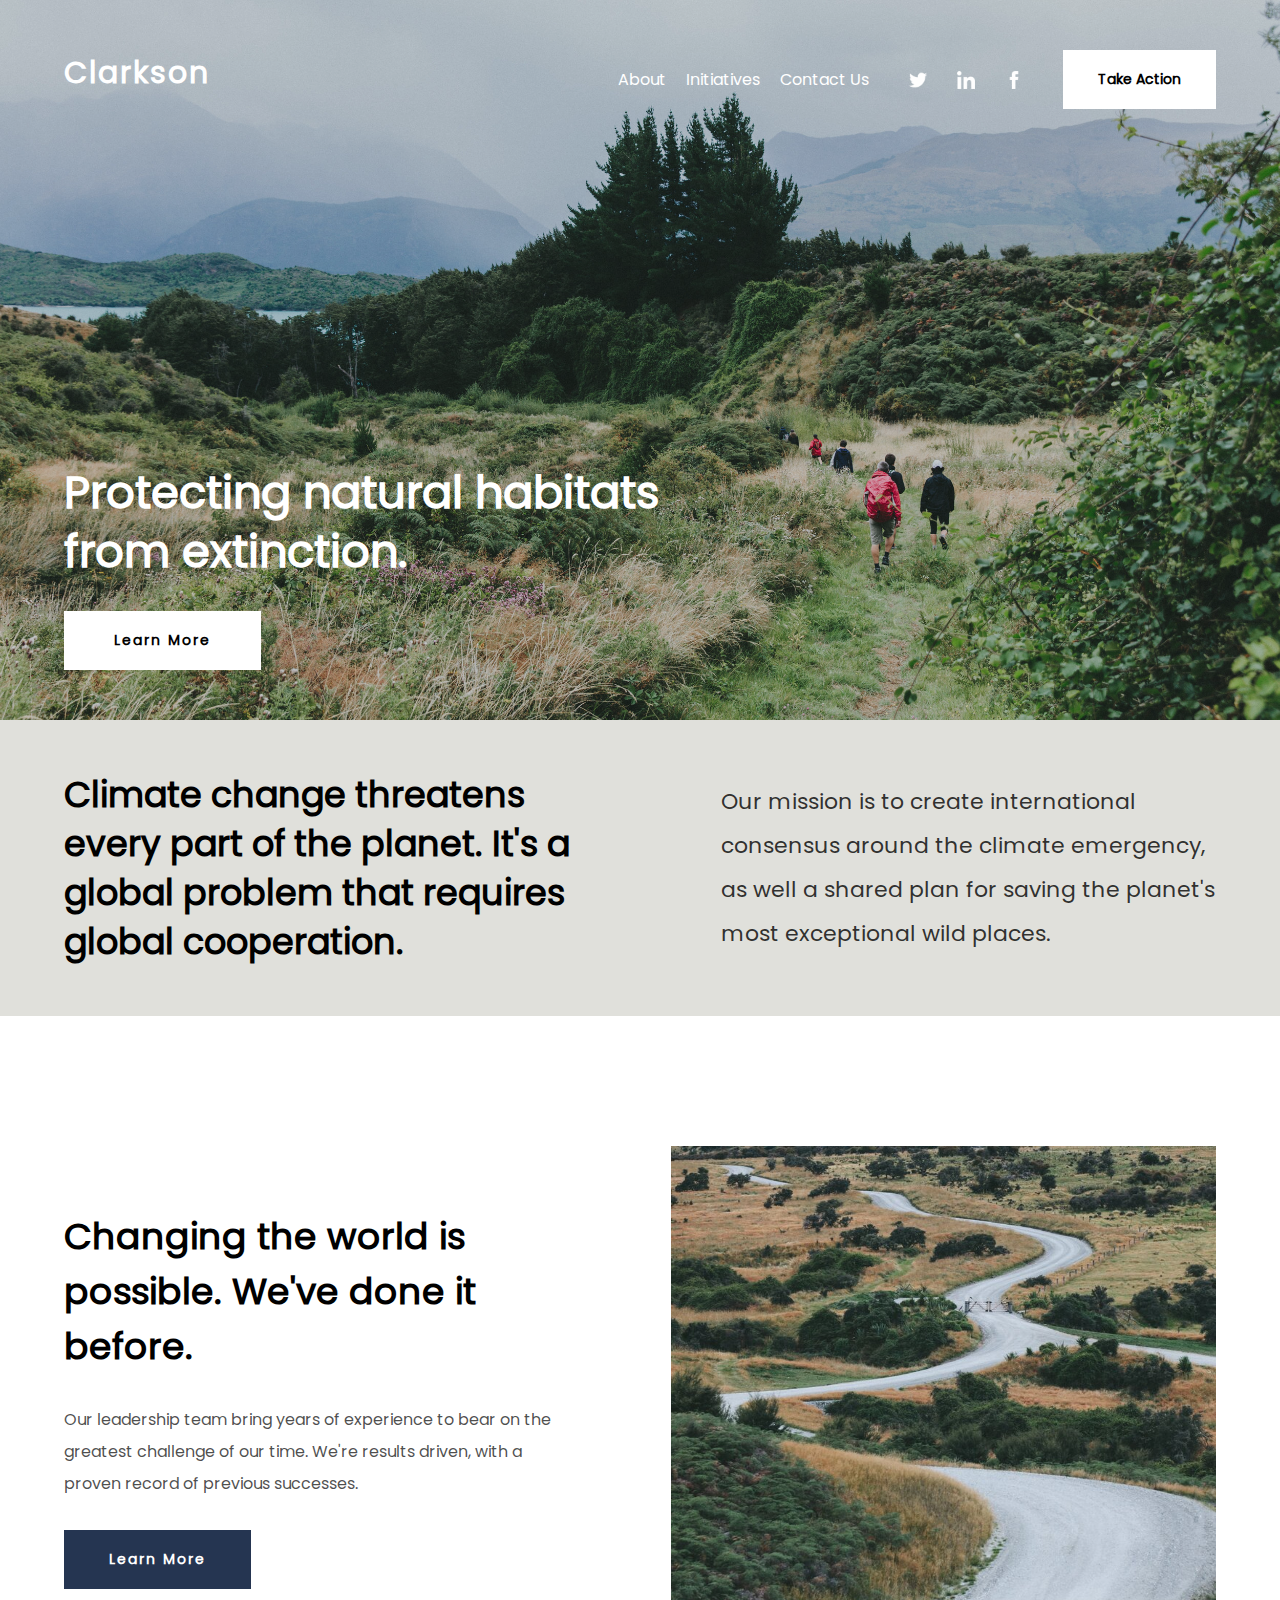
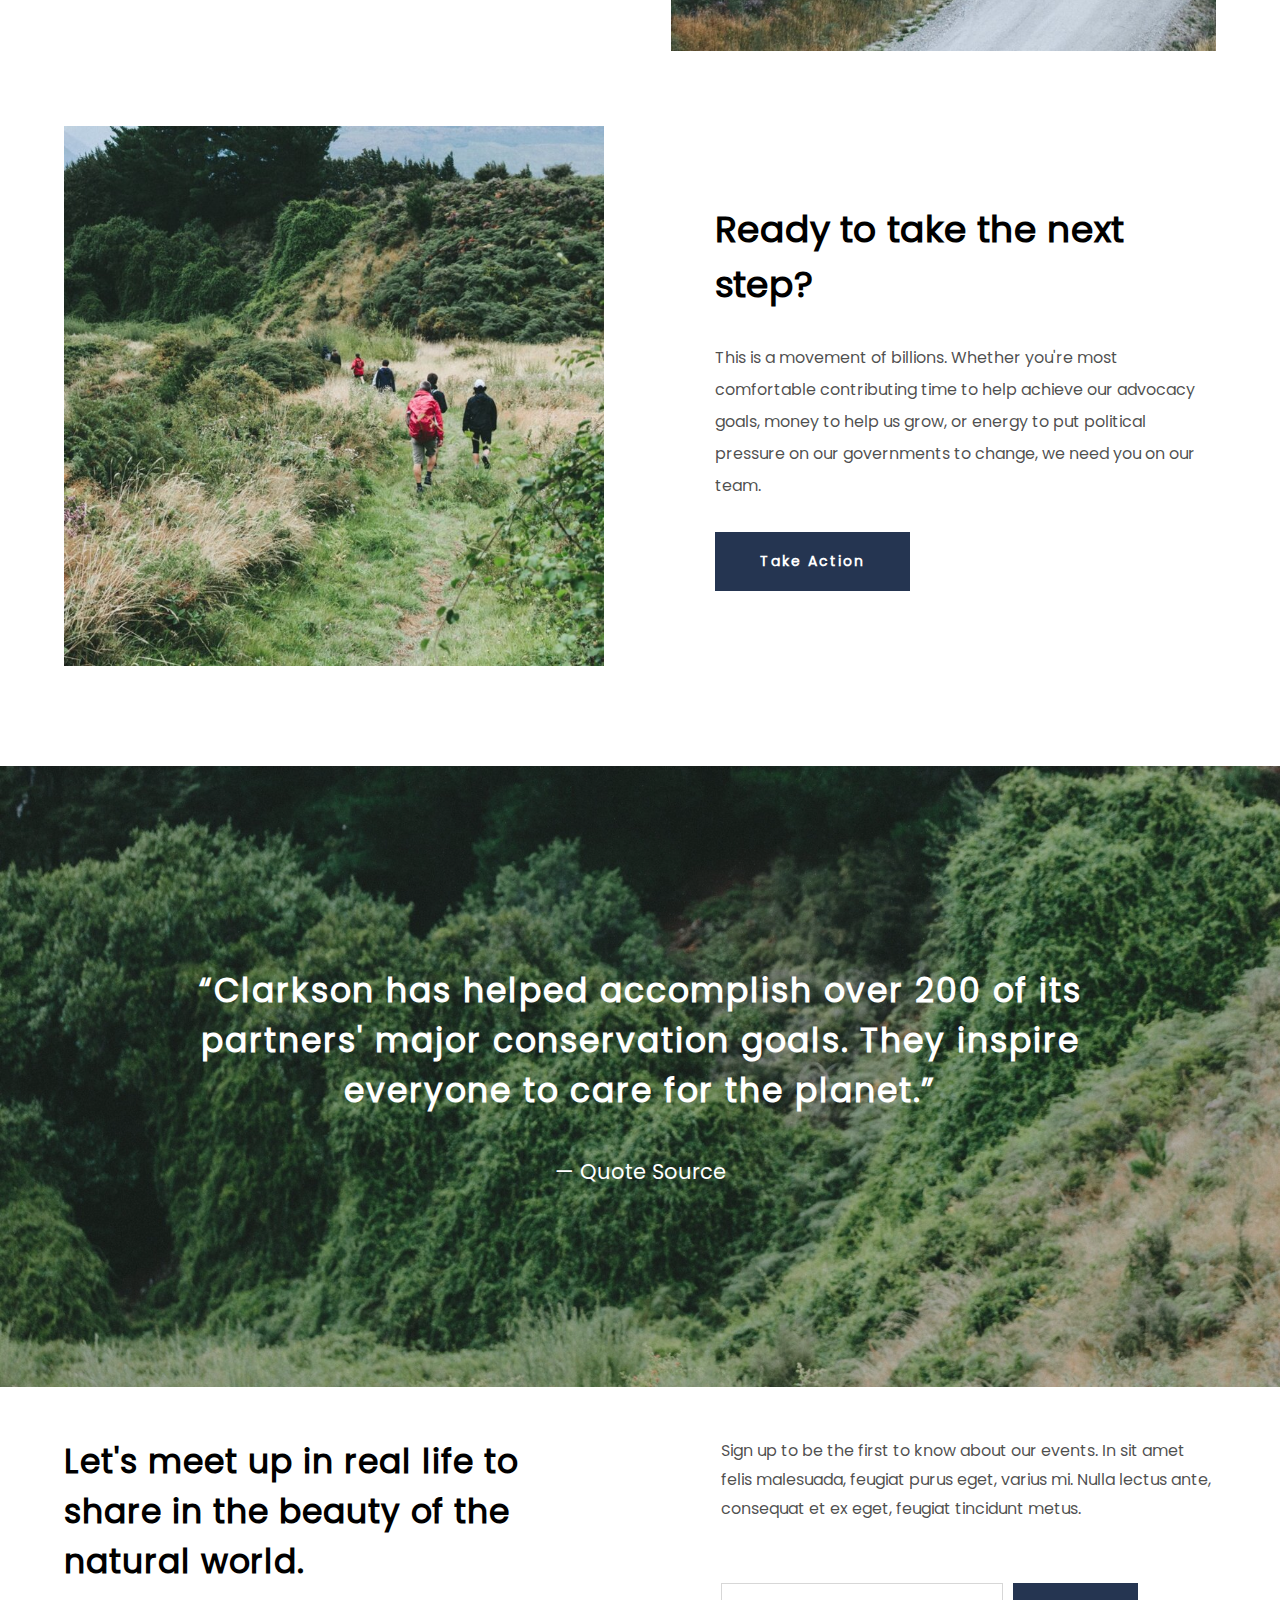
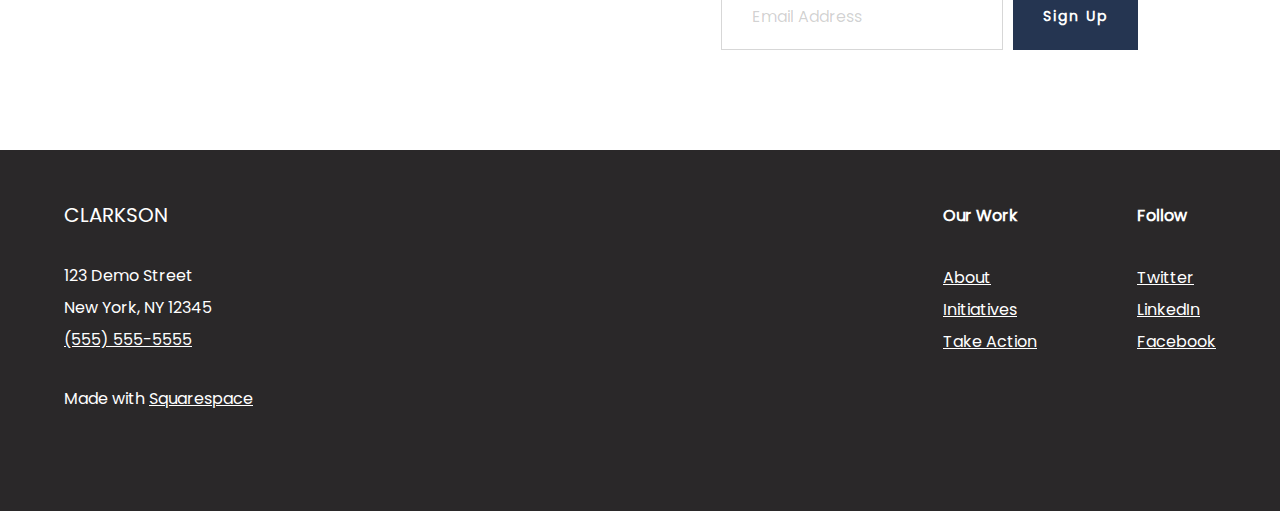
==== index.html @ 7b090656 "first commit" ====
<html lang="en">
<head>
    <meta charset="UTF-8">
    <meta http-equiv="X-UA-Compatible" content="IE=edge">
    <meta name="viewport" content="width=device-width, initial-scale=1.0">
    <link rel="stylesheet" href="css/index.css">
    <link rel="stylesheet" href="css/responsive.css">
    <title>Clarkson</title>
</head>
<body>
    <!-- https://clarkson-fluid-demo.squarespace.com/ -->

    <section id="main">
        <div class="header">
            <div class="content">
                <div class="header-upper">
                    <a href="#" class="title">Clarkson</a>
                        <a href="/header.html">
                            <span class="lines" id="lines-container">
                                <span class="line1"></span>
                                <span class="line2"></span>
                            </span>
                        </a>                   
                    <div>
                        <a href="#">About</a>
                        <a href="#">Initiatives</a>
                        <a href="#">Contact Us</a>
                        <div class="socials">
                            <a href="#"><img src="/images/twitter.png" alt="twitter" class="icon"></a>
                            <a href="#"><img src="/images/linkedin.png" alt="linkedin" class="icon"></a>
                            <a href="#"><img src="/images/FB.png" alt="FB" class="icon"></a>
                        </div>
                        <button class="btn">Take Action</button>
                    </div>
                </div>
                <div class="header-bottom">
                    <h1>Protecting natural habitats from extinction.</h1>
                    <button class="btn">Learn More</button>
                </div>
            </div>
        </div>
        <div class="main">
            <div class="main-upper">
                <div class="content">
                    <h2>Climate change threatens every part of the planet. It's a global problem that requires global cooperation.</h2>
                    <h3>Our mission is to create international consensus around the climate emergency, as well a shared plan for saving the planet's most exceptional wild places.</h3>
                </div>
            </div>
            <div class="main-images">
                <div class="content">
                    <div class="images reverse">
                        <img src="/images/image-1.jpg" alt="way">
                        <div class="img-text">
                            <h2>Changing the world is possible. We've done it before.</h2>
                            <h4>Our leadership team bring years of experience to bear on the greatest challenge of our time. We're results driven, with a proven record of previous successes.</h4>
                            <button class="btn">Learn More</button>
                        </div>
                    </div>
                    <div class="images">
                        <img src="/images/image-2.jpg" alt="walk">
                        <div class="img-text">
                            <h2>Ready to take the next step?</h2>
                            <h4>This is a movement of billions. Whether you're most comfortable contributing time to help achieve our advocacy goals, money to help us grow, or energy to put political pressure on our governments to change, we need you on our team.</h4>
                            <button class="btn">Take Action</button>
                        </div>
                    </div>
                </div>
            </div>
            <div class="main-banner">
                <div class="content">
                    <h2>“Clarkson has helped accomplish over 200 of its partners' major conservation goals. They inspire everyone to care for the planet.”</h2>
                    <h5>— Quote Source</h5>
                </div>
            </div>
            <div class="main-bottom">
                <div class="content">
                    <h2>Let's meet up in real life to share in the beauty of the natural world.</h2>
                    <div>
                        <h5>Sign up to be the first to know about our events. In sit amet felis malesuada, feugiat purus eget, varius mi. Nulla lectus ante, consequat et ex eget, feugiat tincidunt metus.</h5>
                        <div>
                            <input type="email" id="email" name="email" placeholder="Email Address">
                            <button class="btn">Sign Up</button>
                        </div>
                    </div>
                </div>
            </div>
        </div>
        <div class="footer">
            <div class="content">
                <div class="footer-right">
                    <h4>CLARKSON</h4>
                    <div>
                        <h5>123 Demo Street</h5>
                        <h5>New York, NY 12345</h5>
                        <a href="#">(555) 555-5555</a>
                    </div>
                    <h5>Made with <a href="#">Squarespace</a></h5>
                </div>
                <div class="footer-left">
                    <div>
                        <h5>Our Work</h5>
                        <a href="#">About</a>
                        <a href="#">Initiatives</a>
                        <a href="#">Take Action</a>
                    </div>
                    <div>
                        <h5>Follow</h5>
                        <a href="#">Twitter</a>
                        <a href="#">LinkedIn</a>
                        <a href="#">Facebook</a>
                    </div>
                </div>
            </div>
        </div>
    </section>
</body>
</html>
---- css/index.css ----
@import "fonts.css";

* {
    margin: 0;
    padding: 0;
    font-family: "Poppins";
    color: #fff;
    text-decoration: none;
}

#main {
    width: 100%;
    height: 100%;
    display: flex;
    flex-direction: column;
    min-width: 350px;
}

.header {
    width: 100%;
    min-height: 80vh;
    background-image: url(/images/banner.jpg);
    background-repeat: no-repeat;
    background-position: center 80%;
    background-size: cover;
    position: relative;
}

.header::after {
    content: "";
    position: absolute;
    top: 0;
    left: 0;
    width: 100%;
    height: 100%;
    background-color: rgba(20, 20, 20, 0.2);     
}

.content {
    width: 90%;
    max-width: 1200px;
    margin: auto;
}

.header>.content {
    display: flex;
    flex-direction: column;
    justify-content: space-between;
    height: 100%;
}

.header-upper {
    z-index: 1;
    display: flex;
    justify-content: space-between;
    padding-top: 50px;
}

.title {
    font-weight: 600;
    font-size: 30px;
    letter-spacing: 2px;
}

.lines {
    display: flex;
    flex-direction: column;
    justify-content: center;
    align-items: center;
    gap: 7px;
    cursor: pointer;
}

.line1 {
    display: none;
    width: 50px;
    height: 3px;
    background-color: white;
    transition: transform 0.3s ease;
}

.line2 {
    display: none;
    width: 50px;
    height: 3px;
    background-color: white;
    transition: transform 0.3s ease;
}

.header-upper>div {
    display: flex;
    justify-content: center;
    align-items: center;
    gap: 20px;
}

.btn {
    border: none;
    color: black;
    background-color: #fff;
    font-family: "Poppins";
    font-weight: 600;
    font-size: 14px;
    letter-spacing: 2px;
    padding: 19px 50px;
}

.btn:hover {
    opacity: 0.8;
    transition: 0.2s;
    cursor: pointer;
}

.header-upper>div>.btn {
    letter-spacing: unset;
    padding: 19px 35px;
}

.socials {
    display: flex;
    gap: 30px;
    margin: 0 20px;
}

.icon {
    height: 18px;
}

.header-bottom {
    z-index: 1;
    display: flex;
    flex-direction: column;
    align-items: flex-start;
    max-width: 60%;
    gap: 30px;
    padding-bottom: 50px;
}

.header-bottom>h1 {
    font-size: 45px;
    font-weight: 700;
    line-height: 1.3;
}

/*main*/

.main {
    width: 100%;
}

.main-upper {
    width: 100%;
    background-color: rgb(224,224,219);
}

.main-upper>.content{
    display: flex;
    align-items: center;
    gap: 135px;
    padding: 50px 0;
}

.main-upper>.content>h2 {
    font-size: 35px;
    font-weight: 700;
    line-height: 1.4;
    color: black;
    max-width: 645px;
}

.main-upper>.content>h3 {
    font-size: 22px;
    font-weight: 300;
    color: rgba(0, 0, 0, 0.8);
    max-width: 495px;
    line-height: 2;
}

.main-images {
    width: 100%;
}

.main-images>.content {
    display: flex;
    flex-direction: column;
    gap: 75px;
    justify-content: center;
    padding: 130px 0 100px;
}

.images {
    display: flex;
    justify-content: center;
    align-items: center;
    gap: 111px;
}

.images img {
    max-width: 545px;
    max-height: 540px;
    width: 100%;
}

.reverse {
    flex-direction: row-reverse;
}

.reverse>img {
    max-height: 505px;
}

.img-text {
    max-width: 545px;
    display: flex;
    flex-direction: column;
    gap: 30px;
    align-items: flex-start;
}

.img-text>h2 {
    color: black;
    font-size: 36px;
}

.img-text>h4 {
    color: rgba(0, 0, 0, 0.7);
    font-size: 16px;
    font-weight: 300;
    line-height: 2;
}

.reverse>.img-text>h4 {
    max-width: 494px;
}

.img-text>.btn {
    color: #fff;
    padding: 19px 45px;
    background-color: rgb(37,53,81);
}

.main-banner {
    background-image: url(/images/banner-2.jpg);
    background-repeat: no-repeat;
    background-position: center;
    background-size: cover;
    position: relative;
}

.main-banner::after {
    content: "";
    position: absolute;
    top: 0;
    left: 0;
    width: 100%;
    height: 100%;
    background-color: rgba(20, 20, 20, 0.2);
}

.main-banner>.content {
    padding: 200px 0;
    text-align: center;
    max-width: 900px;
    display: flex;
    flex-direction: column;
    gap: 40px;
    justify-content: center;
}

.main-banner>.content>h2 {
    font-size: 33px;
    letter-spacing: 2px;
    z-index: 1;
}

.main-banner>.content>h5 {
    font-size: 21px;
    font-weight: 300;
    z-index: 1;
}

.main-bottom>.content{
    display: flex;
    justify-content: space-between;
    gap: 50px;
    padding: 50px 0 100px;
}

.main-bottom>.content>h2 {
    color: black;
    max-width: 460px;
    font-size: 33px;
    letter-spacing: 1px;
}

.main-bottom>.content>div {
    max-width: 495px;
    display: flex;
    flex-direction: column;
    gap: 60px;
}

.main-bottom>.content>div>h5 {
    color: rgba(0, 0, 0, 0.7);
    font-weight: 300;
    font-size: 16px;
    line-height: 1.8;
}

.main-bottom>.content>div>div {
    max-width: 420px;
    display: flex;
    gap: 10px;
}

.main-bottom>.content>div>div>input {
    color: rgb(215, 215, 215);
    border: 1px solid rgb(215, 215, 215);
    padding: 20px 20px 20px 30px;
    font-size: 16px;
}

.main-bottom>.content>div>div>input::placeholder {
    color: rgba(20, 20, 20, 0.2);
}

.main-bottom>.content>div>div>.btn {
    color: #fff;
    padding: 20px 30px;
    background-color: rgb(37,53,81);
}

/* footer */

.footer {
    background-color: rgb(42,40,41);
}

.footer>.content {
    display: flex;
    justify-content: space-between;
    padding: 50px 0 100px;
}

.footer>.content a {
    text-decoration: underline;
}

.footer-right {
    flex: 1;
    display: flex;
    flex-direction: column;
    gap: 30px;
}

.footer-right h4 {
    font-size: 20px;
    font-weight: 500;
}

.footer-right div {
    line-height: 2;
}

.footer-right h5 {
    font-size: 16px;
    font-weight: 400;
}


.footer-left {
    display: flex;
    gap: 100px;
}

.footer-left>div {
    display: flex;
    flex-direction: column;
    line-height: 2;
}

.footer-left h5 {
    font-size: 16px;
    padding-bottom: 30px;
}
---- css/responsive.css ----
@media screen and (max-width:1024px) {
    .header-upper>div {
        display: none;
    }

    .header-bottom {
        max-width: 70%;
    }

    .line1,.line2 {
        display: block;
    }

    .main-upper>.content>h2 {
        font-size: 30px;
    }

    .main-upper>.content>h3 {
        font-size: 20px;
    }

    .images {
        flex-direction: column;
        gap: 20px;
    }

    .main-banner>.content {
        max-width: 80%;
        padding: 100px 0;
    }

    .main-banner>.content>h2 {
        font-size: 27px;
    }

    .main-bottom>.content {
        gap: 25px;
        width: 80%;
    }

    .main-bottom>.content>h2 {
        font-size: 25px;
    }

    .main-bottom>.content>div {
        gap: 40px;
    }

    .main-bottom>.content>div>div {
        max-width: 500px;
    }

}

@media screen and (max-width:768px) {
    .header-bottom>h1 {
        font-size: 35px;
    }
    .header-bottom {
        max-width: 80%;
    }

    .main-upper>.content {
        flex-direction: column;
        max-width: 100%;
        gap: 35px;
        align-items: flex-start;
    }

    .main-upper>.content>h2 {
        font-size: 27px;
    }

    .main-upper>.content>h3 {
        font-size: 17px;
    }

    .main-bottom>.content {
        gap: 50px;
        flex-direction: column;
    }

    .main-bottom>.content>div {
        gap: 20px;
    }

    .main-bottom>.content>h2 {
        font-size: 20px;
    }

    .main-bottom>.content>div>div>input {
        padding: 10px 10px 10px 15px;
    }

    .main-bottom>.content>div>div>.btn {
        padding: 10px 15px;
    }

    .footer>.content {
        flex-direction: column;
        gap: 60px;
    }
}
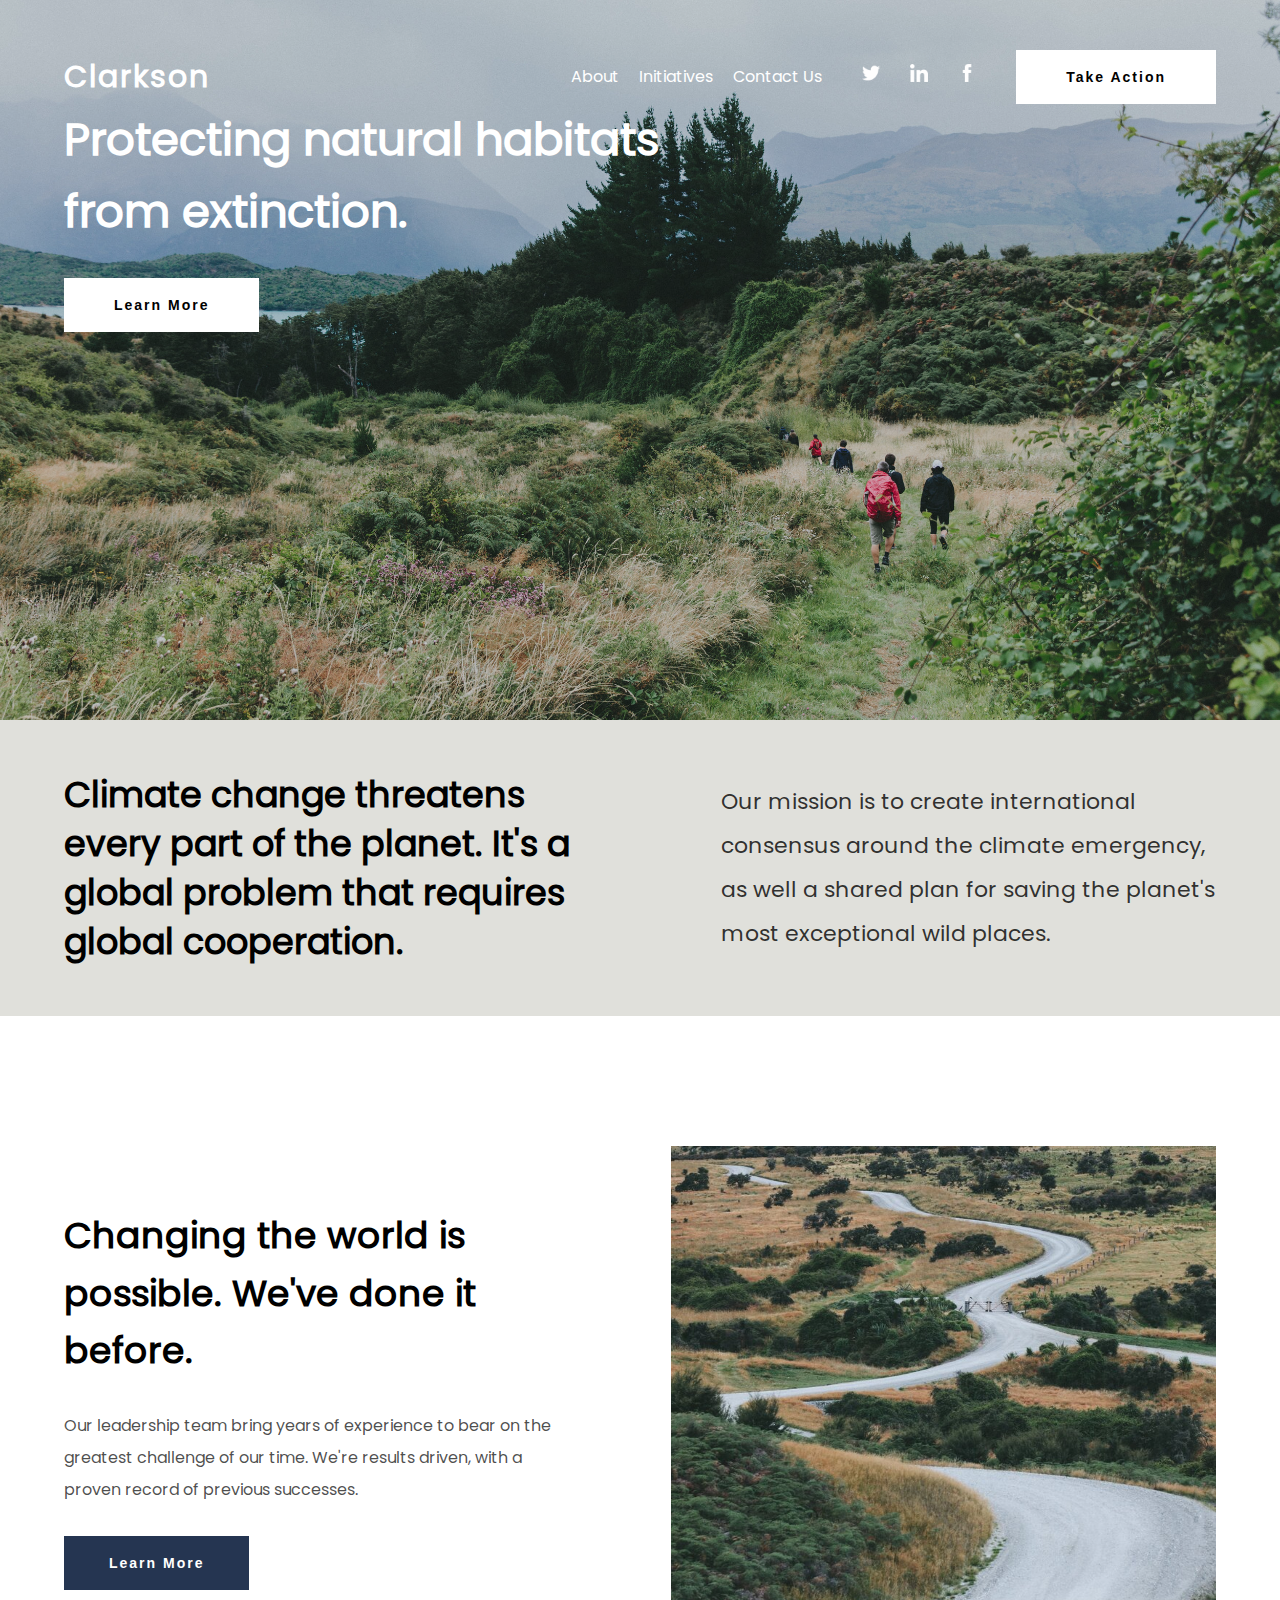
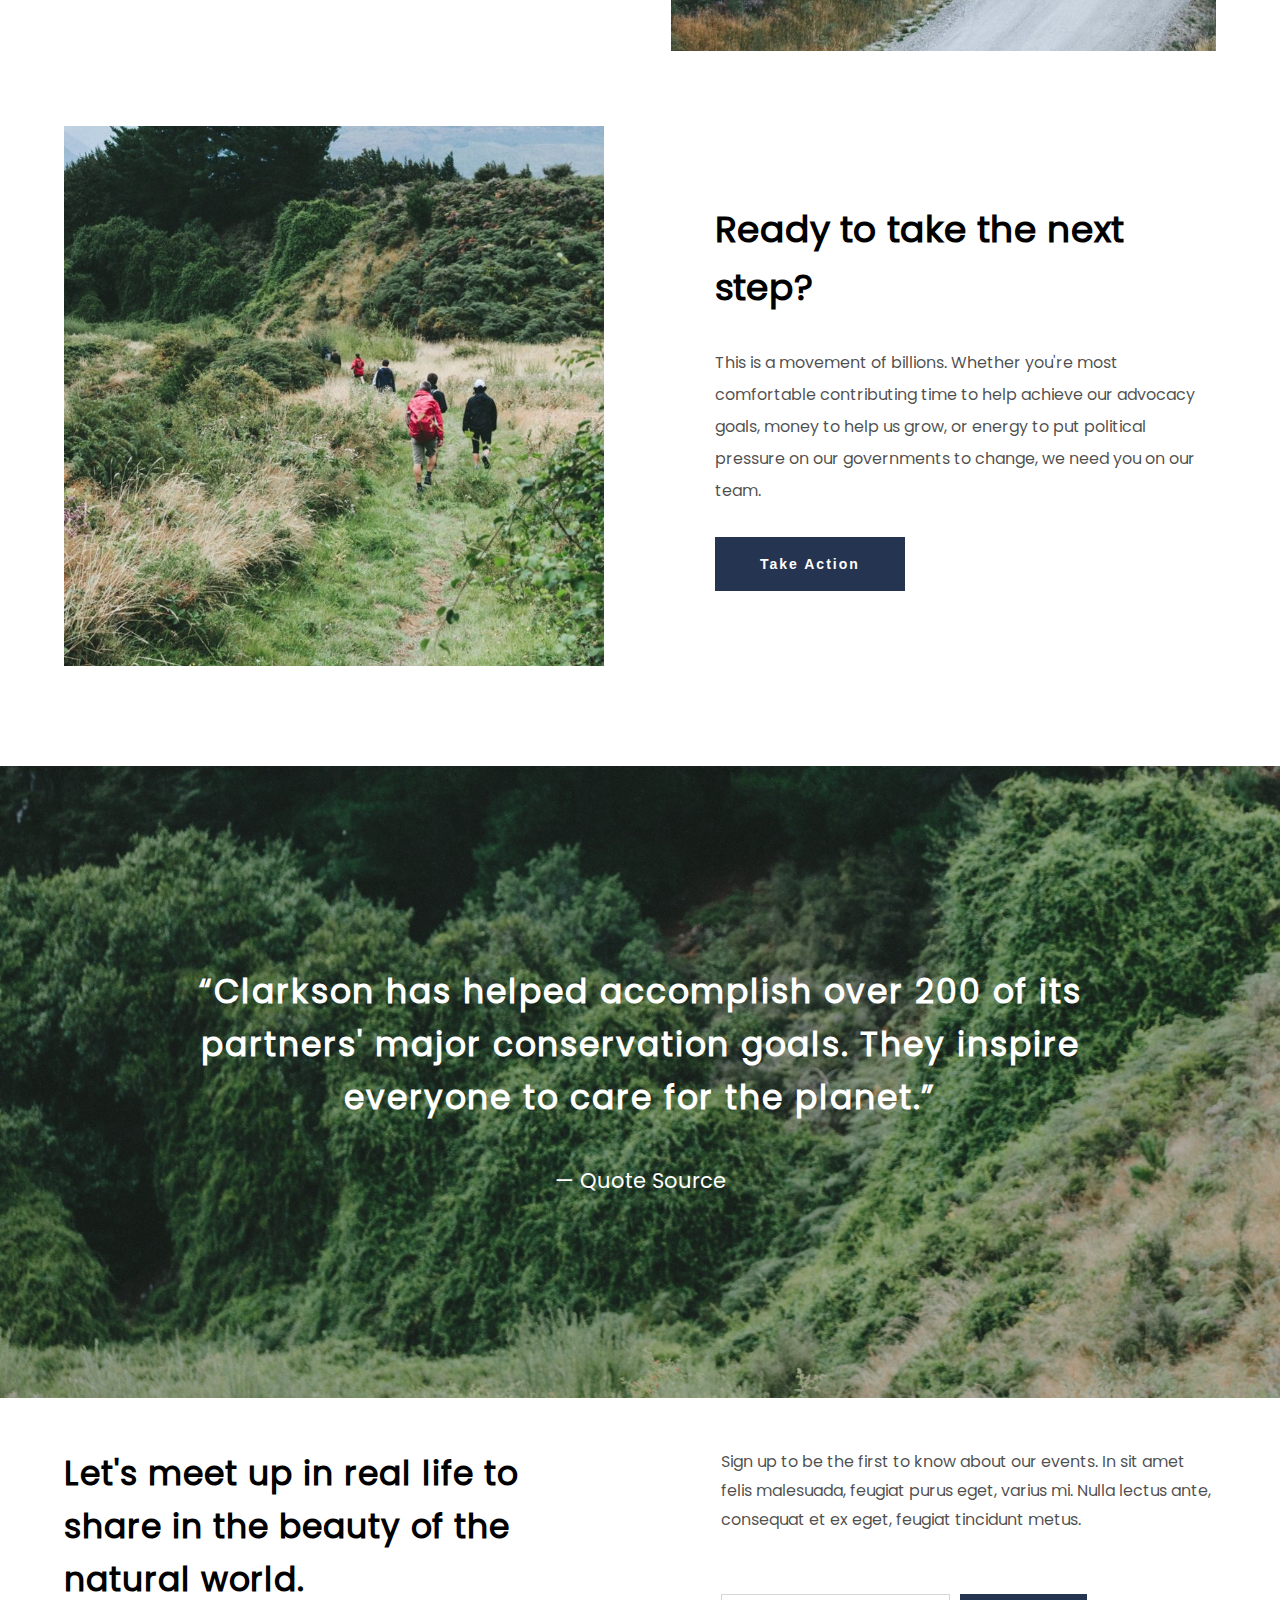
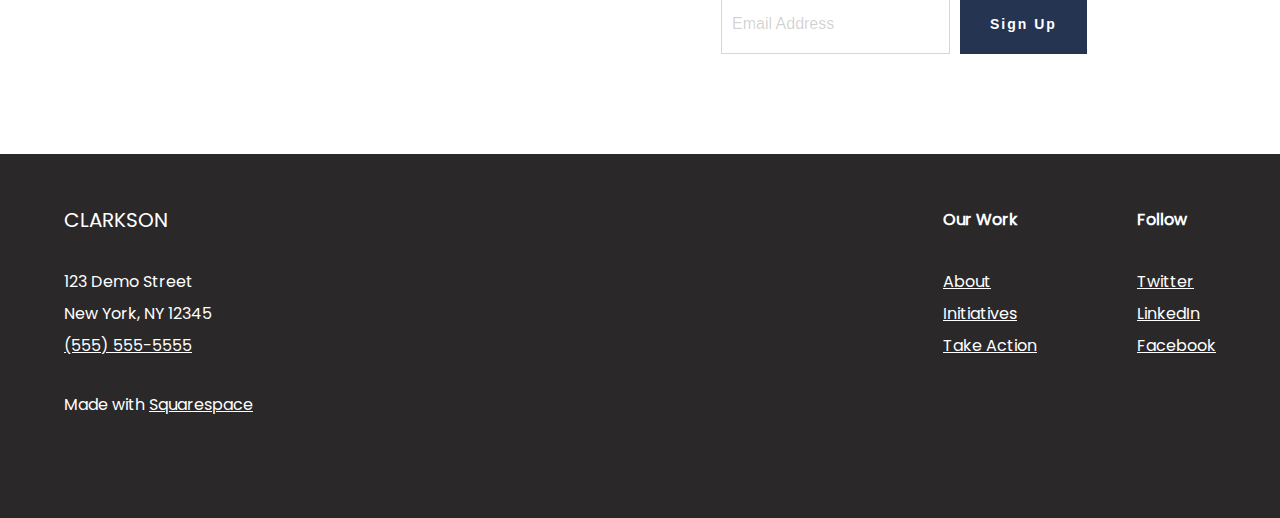
==== commit 823b1c25: "Refactor" ====
--- a/index.html
+++ b/index.html
@@ -1,117 +1,145 @@
+<!DOCTYPE html>
 <html lang="en">
-<head>
-    <meta charset="UTF-8">
-    <meta http-equiv="X-UA-Compatible" content="IE=edge">
-    <meta name="viewport" content="width=device-width, initial-scale=1.0">
-    <link rel="stylesheet" href="css/index.css">
-    <link rel="stylesheet" href="css/responsive.css">
+  <head>
+    <meta charset="UTF-8" />
+    <meta name="viewport" content="width=device-width, initial-scale=1.0" />
+    <link rel="stylesheet" href="css/index.css" />
     <title>Clarkson</title>
-</head>
-<body>
-    <!-- https://clarkson-fluid-demo.squarespace.com/ -->
-
-    <section id="main">
-        <div class="header">
-            <div class="content">
-                <div class="header-upper">
-                    <a href="#" class="title">Clarkson</a>
-                        <a href="/header.html">
-                            <span class="lines" id="lines-container">
-                                <span class="line1"></span>
-                                <span class="line2"></span>
-                            </span>
-                        </a>                   
-                    <div>
-                        <a href="#">About</a>
-                        <a href="#">Initiatives</a>
-                        <a href="#">Contact Us</a>
-                        <div class="socials">
-                            <a href="#"><img src="/images/twitter.png" alt="twitter" class="icon"></a>
-                            <a href="#"><img src="/images/linkedin.png" alt="linkedin" class="icon"></a>
-                            <a href="#"><img src="/images/FB.png" alt="FB" class="icon"></a>
-                        </div>
-                        <button class="btn">Take Action</button>
-                    </div>
-                </div>
-                <div class="header-bottom">
-                    <h1>Protecting natural habitats from extinction.</h1>
-                    <button class="btn">Learn More</button>
-                </div>
+  </head>
+  <body>
+    <main id="main">
+      <header class="header">
+        <div class="content">
+          <div class="header-upper">
+            <a href="#" class="title">Clarkson</a>
+            <button class="menu-toggle" aria-label="Toggle menu">
+              <span class="line"></span>
+              <span class="line"></span>
+              <span class="line"></span>
+            </button>
+            <nav class="main-nav">
+              <a href="#">About</a>
+              <a href="#">Initiatives</a>
+              <a href="#">Contact Us</a>
+              <div class="socials">
+                <a href="#" aria-label="Twitter"
+                  ><img src="./images/twitter.png" alt="" class="icon"
+                /></a>
+                <a href="#" aria-label="LinkedIn"
+                  ><img src="./images/linkedin.png" alt="" class="icon"
+                /></a>
+                <a href="#" aria-label="Facebook"
+                  ><img src="./images/FB.png" alt="" class="icon"
+                /></a>
+              </div>
+              <button class="btn">Take Action</button>
+            </nav>
+          </div>
+          <div class="header-bottom">
+            <h1>Protecting natural habitats from extinction.</h1>
+            <button class="btn">Learn More</button>
+          </div>
+        </div>
+      </header>
+      <div class="main">
+        <div class="main-upper">
+          <div class="content">
+            <h2>
+              Climate change threatens every part of the planet. It's a global problem that requires
+              global cooperation.
+            </h2>
+            <h3>
+              Our mission is to create international consensus around the climate emergency, as well
+              a shared plan for saving the planet's most exceptional wild places.
+            </h3>
+          </div>
+        </div>
+        <div class="main-images">
+          <div class="content">
+            <div class="images reverse">
+              <img src="./images/image-1.jpg" alt="way" />
+              <div class="img-text">
+                <h2>Changing the world is possible. We've done it before.</h2>
+                <h4>
+                  Our leadership team bring years of experience to bear on the greatest challenge of
+                  our time. We're results driven, with a proven record of previous successes.
+                </h4>
+                <button class="btn">Learn More</button>
+              </div>
             </div>
+            <div class="images">
+              <img src="./images/image-2.jpg" alt="walk" />
+              <div class="img-text">
+                <h2>Ready to take the next step?</h2>
+                <h4>
+                  This is a movement of billions. Whether you're most comfortable contributing time
+                  to help achieve our advocacy goals, money to help us grow, or energy to put
+                  political pressure on our governments to change, we need you on our team.
+                </h4>
+                <button class="btn">Take Action</button>
+              </div>
+            </div>
+          </div>
         </div>
-        <div class="main">
-            <div class="main-upper">
-                <div class="content">
-                    <h2>Climate change threatens every part of the planet. It's a global problem that requires global cooperation.</h2>
-                    <h3>Our mission is to create international consensus around the climate emergency, as well a shared plan for saving the planet's most exceptional wild places.</h3>
-                </div>
+        <div class="main-banner">
+          <div class="content">
+            <h2>
+              “Clarkson has helped accomplish over 200 of its partners' major conservation goals.
+              They inspire everyone to care for the planet.”
+            </h2>
+            <h5>— Quote Source</h5>
+          </div>
+        </div>
+        <div class="main-bottom">
+          <div class="content">
+            <h2>Let's meet up in real life to share in the beauty of the natural world.</h2>
+            <div>
+              <h5>
+                Sign up to be the first to know about our events. In sit amet felis malesuada,
+                feugiat purus eget, varius mi. Nulla lectus ante, consequat et ex eget, feugiat
+                tincidunt metus.
+              </h5>
+              <div>
+                <input
+                  type="email"
+                  id="email"
+                  name="email"
+                  autocomplete="email"
+                  placeholder="Email Address"
+                />
+                <button class="btn">Sign Up</button>
+              </div>
             </div>
-            <div class="main-images">
-                <div class="content">
-                    <div class="images reverse">
-                        <img src="/images/image-1.jpg" alt="way">
-                        <div class="img-text">
-                            <h2>Changing the world is possible. We've done it before.</h2>
-                            <h4>Our leadership team bring years of experience to bear on the greatest challenge of our time. We're results driven, with a proven record of previous successes.</h4>
-                            <button class="btn">Learn More</button>
-                        </div>
-                    </div>
-                    <div class="images">
-                        <img src="/images/image-2.jpg" alt="walk">
-                        <div class="img-text">
-                            <h2>Ready to take the next step?</h2>
-                            <h4>This is a movement of billions. Whether you're most comfortable contributing time to help achieve our advocacy goals, money to help us grow, or energy to put political pressure on our governments to change, we need you on our team.</h4>
-                            <button class="btn">Take Action</button>
-                        </div>
-                    </div>
-                </div>
+          </div>
+        </div>
+      </div>
+      <div class="footer">
+        <div class="content">
+          <div class="footer-right">
+            <h4>CLARKSON</h4>
+            <div>
+              <h5>123 Demo Street</h5>
+              <h5>New York, NY 12345</h5>
+              <a href="#">(555) 555-5555</a>
             </div>
-            <div class="main-banner">
-                <div class="content">
-                    <h2>“Clarkson has helped accomplish over 200 of its partners' major conservation goals. They inspire everyone to care for the planet.”</h2>
-                    <h5>— Quote Source</h5>
-                </div>
+            <h5>Made with <a href="#">Squarespace</a></h5>
+          </div>
+          <div class="footer-left">
+            <div>
+              <h5>Our Work</h5>
+              <a href="#">About</a>
+              <a href="#">Initiatives</a>
+              <a href="#">Take Action</a>
             </div>
-            <div class="main-bottom">
-                <div class="content">
-                    <h2>Let's meet up in real life to share in the beauty of the natural world.</h2>
-                    <div>
-                        <h5>Sign up to be the first to know about our events. In sit amet felis malesuada, feugiat purus eget, varius mi. Nulla lectus ante, consequat et ex eget, feugiat tincidunt metus.</h5>
-                        <div>
-                            <input type="email" id="email" name="email" placeholder="Email Address">
-                            <button class="btn">Sign Up</button>
-                        </div>
-                    </div>
-                </div>
+            <div>
+              <h5>Follow</h5>
+              <a href="#">Twitter</a>
+              <a href="#">LinkedIn</a>
+              <a href="#">Facebook</a>
             </div>
+          </div>
         </div>
-        <div class="footer">
-            <div class="content">
-                <div class="footer-right">
-                    <h4>CLARKSON</h4>
-                    <div>
-                        <h5>123 Demo Street</h5>
-                        <h5>New York, NY 12345</h5>
-                        <a href="#">(555) 555-5555</a>
-                    </div>
-                    <h5>Made with <a href="#">Squarespace</a></h5>
-                </div>
-                <div class="footer-left">
-                    <div>
-                        <h5>Our Work</h5>
-                        <a href="#">About</a>
-                        <a href="#">Initiatives</a>
-                        <a href="#">Take Action</a>
-                    </div>
-                    <div>
-                        <h5>Follow</h5>
-                        <a href="#">Twitter</a>
-                        <a href="#">LinkedIn</a>
-                        <a href="#">Facebook</a>
-                    </div>
-                </div>
-            </div>
-        </div>
-    </section>
-</body>
-</html>+      </div>
+    </main>
+  </body>
+</html>
--- a/css/index.css
+++ b/css/index.css
@@ -1,385 +1,511 @@
 @import "fonts.css";
 
+:root {
+  --primary-color: #fff;
+  --secondary-color: #000;
+  --accent-color: rgb(37, 53, 81);
+  --background-color: rgb(224, 224, 219);
+}
+
 * {
-    margin: 0;
-    padding: 0;
-    font-family: "Poppins";
-    color: #fff;
-    text-decoration: none;
-}
-
-#main {
-    width: 100%;
-    height: 100%;
+  margin: 0;
+  padding: 0;
+  box-sizing: border-box;
+}
+
+body {
+  font-family: "Poppins", sans-serif;
+  color: var(--primary-color);
+  line-height: 1.6;
+}
+
+a {
+  color: inherit;
+  text-decoration: none;
+}
+
+.btn {
+  border: none;
+  background-color: var(--primary-color);
+  color: var(--secondary-color);
+  font-weight: 600;
+  font-size: 14px;
+  letter-spacing: 2px;
+  padding: 19px 50px;
+  cursor: pointer;
+  transition: opacity 0.2s;
+}
+
+.btn:hover {
+  opacity: 0.8;
+}
+
+.content {
+  width: 90%;
+  max-width: 1200px;
+  margin: auto;
+}
+
+/* Header styles */
+.header {
+  min-height: 80vh;
+  background: url(/images/banner.jpg) no-repeat center 80% / cover;
+  position: relative;
+}
+
+.header::after {
+  content: "";
+  position: absolute;
+  inset: 0;
+  background-color: rgba(20, 20, 20, 0.2);
+}
+
+.header > .content {
+  display: flex;
+  flex-direction: column;
+  justify-content: space-between;
+  height: 100%;
+}
+
+.header-upper {
+  z-index: 1;
+  display: flex;
+  justify-content: space-between;
+  align-items: center;
+  padding-top: 50px;
+}
+
+.title {
+  font-weight: 600;
+  font-size: 30px;
+  letter-spacing: 2px;
+}
+
+.menu-toggle {
+  display: none;
+  flex-direction: column;
+  justify-content: space-between;
+  width: 30px;
+  height: 21px;
+  background: none;
+  border: none;
+  cursor: pointer;
+}
+
+.menu-toggle .line {
+  width: 100%;
+  height: 3px;
+  background-color: var(--primary-color);
+  transition: transform 0.3s ease;
+}
+
+.main-nav {
+  display: flex;
+  align-items: center;
+  gap: 20px;
+}
+
+.socials {
+  display: flex;
+  gap: 30px;
+  margin: 0 20px;
+}
+
+.icon {
+  height: 18px;
+}
+
+.header-bottom {
+  z-index: 1;
+  max-width: 60%;
+  padding-bottom: 50px;
+}
+
+.header-bottom > h1 {
+  font-size: 45px;
+  font-weight: 700;
+  margin-bottom: 30px;
+}
+
+/* Main content styles */
+.main {
+  width: 100%;
+}
+
+.main-upper {
+  width: 100%;
+  background-color: var(--background-color);
+}
+
+.main-upper > .content {
+  display: flex;
+  align-items: center;
+  gap: 135px;
+  padding: 50px 0;
+}
+
+.main-upper > .content > h2 {
+  font-size: 35px;
+  font-weight: 700;
+  line-height: 1.4;
+  color: var(--secondary-color);
+  max-width: 645px;
+}
+
+.main-upper > .content > h3 {
+  font-size: 22px;
+  font-weight: 300;
+  color: rgba(0, 0, 0, 0.8);
+  max-width: 495px;
+  line-height: 2;
+}
+
+.main-images {
+  width: 100%;
+}
+
+.main-images > .content {
+  display: flex;
+  flex-direction: column;
+  gap: 75px;
+  justify-content: center;
+  padding: 130px 0 100px;
+}
+
+.images {
+  display: flex;
+  justify-content: center;
+  align-items: center;
+  gap: 111px;
+}
+
+.images img {
+  max-width: 545px;
+  max-height: 540px;
+  width: 100%;
+}
+
+.reverse {
+  flex-direction: row-reverse;
+}
+
+.reverse > img {
+  max-height: 505px;
+}
+
+.img-text {
+  max-width: 545px;
+  display: flex;
+  flex-direction: column;
+  gap: 30px;
+  align-items: flex-start;
+}
+
+.img-text > h2 {
+  color: var(--secondary-color);
+  font-size: 36px;
+}
+
+.img-text > h4 {
+  color: rgba(0, 0, 0, 0.7);
+  font-size: 16px;
+  font-weight: 300;
+  line-height: 2;
+}
+
+.reverse > .img-text > h4 {
+  max-width: 494px;
+}
+
+.img-text > .btn {
+  color: var(--primary-color);
+  padding: 19px 45px;
+  background-color: var(--accent-color);
+}
+
+.main-banner {
+  background-image: url(/images/banner-2.jpg);
+  background-repeat: no-repeat;
+  background-position: center;
+  background-size: cover;
+  position: relative;
+}
+
+.main-banner::after {
+  content: "";
+  position: absolute;
+  top: 0;
+  left: 0;
+  width: 100%;
+  height: 100%;
+  background-color: rgba(20, 20, 20, 0.2);
+}
+
+.main-banner > .content {
+  padding: 200px 0;
+  text-align: center;
+  max-width: 900px;
+  display: flex;
+  flex-direction: column;
+  gap: 40px;
+  justify-content: center;
+}
+
+.main-banner > .content > h2 {
+  font-size: 33px;
+  letter-spacing: 2px;
+  z-index: 1;
+}
+
+.main-banner > .content > h5 {
+  font-size: 21px;
+  font-weight: 300;
+  z-index: 1;
+}
+
+.main-bottom > .content {
+  display: flex;
+  justify-content: space-between;
+  gap: 50px;
+  padding: 50px 0 100px;
+}
+
+.main-bottom > .content > h2 {
+  color: var(--secondary-color);
+  max-width: 460px;
+  font-size: 33px;
+  letter-spacing: 1px;
+}
+
+.main-bottom > .content > div {
+  max-width: 495px;
+  display: flex;
+  flex-direction: column;
+  gap: 60px;
+}
+
+.main-bottom > .content > div > h5 {
+  color: rgba(0, 0, 0, 0.7);
+  font-weight: 300;
+  font-size: 16px;
+  line-height: 1.8;
+}
+
+.main-bottom > .content > div > div {
+  max-width: 420px;
+  display: flex;
+  gap: 10px;
+}
+
+.main-bottom > .content > div > div > input {
+  color: rgb(215, 215, 215);
+  border: 1px solid rgb(215, 215, 215);
+  padding: 20px 10px;
+  font-size: 16px;
+}
+
+.main-bottom > .content > div > div > input::placeholder {
+  color: rgba(20, 20, 20, 0.2);
+}
+
+.main-bottom > .content > div > div > .btn {
+  color: var(--primary-color);
+  padding: 20px 30px;
+  background-color: var(--accent-color);
+}
+
+/* Footer styles */
+.footer {
+  background-color: rgb(42, 40, 41);
+}
+
+.footer > .content {
+  display: flex;
+  justify-content: space-between;
+  padding: 50px 0 100px;
+}
+
+.footer > .content a {
+  text-decoration: underline;
+}
+
+.footer-right {
+  flex: 1;
+  display: flex;
+  flex-direction: column;
+  gap: 30px;
+}
+
+.footer-right h4 {
+  font-size: 20px;
+  font-weight: 500;
+}
+
+.footer-right div {
+  line-height: 2;
+}
+
+.footer-right h5 {
+  font-size: 16px;
+  font-weight: 400;
+}
+
+.footer-left {
+  display: flex;
+  gap: 100px;
+}
+
+.footer-left > div {
+  display: flex;
+  flex-direction: column;
+  line-height: 2;
+}
+
+.footer-left h5 {
+  font-size: 16px;
+  padding-bottom: 30px;
+}
+
+/* Responsive styles */
+@media screen and (max-width: 1024px) {
+  .main-nav {
+    display: none;
+  }
+
+  .menu-toggle {
     display: flex;
-    flex-direction: column;
-    min-width: 350px;
-}
-
-.header {
-    width: 100%;
-    min-height: 80vh;
-    background-image: url(/images/banner.jpg);
-    background-repeat: no-repeat;
-    background-position: center 80%;
-    background-size: cover;
-    position: relative;
-}
-
-.header::after {
-    content: "";
-    position: absolute;
-    top: 0;
-    left: 0;
-    width: 100%;
-    height: 100%;
-    background-color: rgba(20, 20, 20, 0.2);     
-}
-
-.content {
-    width: 90%;
-    max-width: 1200px;
-    margin: auto;
-}
-
-.header>.content {
-    display: flex;
-    flex-direction: column;
-    justify-content: space-between;
-    height: 100%;
-}
-
-.header-upper {
-    z-index: 1;
-    display: flex;
-    justify-content: space-between;
-    padding-top: 50px;
-}
-
-.title {
-    font-weight: 600;
-    font-size: 30px;
-    letter-spacing: 2px;
-}
-
-.lines {
-    display: flex;
-    flex-direction: column;
-    justify-content: center;
-    align-items: center;
-    gap: 7px;
-    cursor: pointer;
-}
-
-.line1 {
-    display: none;
-    width: 50px;
-    height: 3px;
-    background-color: white;
-    transition: transform 0.3s ease;
-}
-
-.line2 {
-    display: none;
-    width: 50px;
-    height: 3px;
-    background-color: white;
-    transition: transform 0.3s ease;
-}
-
-.header-upper>div {
-    display: flex;
-    justify-content: center;
-    align-items: center;
-    gap: 20px;
-}
-
-.btn {
-    border: none;
-    color: black;
-    background-color: #fff;
-    font-family: "Poppins";
-    font-weight: 600;
-    font-size: 14px;
-    letter-spacing: 2px;
-    padding: 19px 50px;
-}
-
-.btn:hover {
-    opacity: 0.8;
-    transition: 0.2s;
-    cursor: pointer;
-}
-
-.header-upper>div>.btn {
-    letter-spacing: unset;
-    padding: 19px 35px;
-}
-
-.socials {
-    display: flex;
-    gap: 30px;
-    margin: 0 20px;
-}
-
-.icon {
-    height: 18px;
-}
-
-.header-bottom {
-    z-index: 1;
-    display: flex;
-    flex-direction: column;
-    align-items: flex-start;
-    max-width: 60%;
-    gap: 30px;
-    padding-bottom: 50px;
-}
-
-.header-bottom>h1 {
-    font-size: 45px;
-    font-weight: 700;
-    line-height: 1.3;
-}
-
-/*main*/
-
-.main {
-    width: 100%;
-}
-
-.main-upper {
-    width: 100%;
-    background-color: rgb(224,224,219);
-}
-
-.main-upper>.content{
-    display: flex;
-    align-items: center;
-    gap: 135px;
-    padding: 50px 0;
-}
-
-.main-upper>.content>h2 {
-    font-size: 35px;
-    font-weight: 700;
-    line-height: 1.4;
-    color: black;
-    max-width: 645px;
-}
-
-.main-upper>.content>h3 {
-    font-size: 22px;
-    font-weight: 300;
-    color: rgba(0, 0, 0, 0.8);
-    max-width: 495px;
-    line-height: 2;
-}
-
-.main-images {
-    width: 100%;
-}
-
-.main-images>.content {
-    display: flex;
-    flex-direction: column;
-    gap: 75px;
-    justify-content: center;
-    padding: 130px 0 100px;
-}
-
-.images {
-    display: flex;
-    justify-content: center;
-    align-items: center;
-    gap: 111px;
-}
-
-.images img {
-    max-width: 545px;
-    max-height: 540px;
-    width: 100%;
-}
-
-.reverse {
-    flex-direction: row-reverse;
-}
-
-.reverse>img {
-    max-height: 505px;
-}
-
-.img-text {
-    max-width: 545px;
-    display: flex;
+  }
+
+  .header-bottom {
+    max-width: 70%;
+  }
+
+  .main-upper > .content {
     flex-direction: column;
     gap: 30px;
-    align-items: flex-start;
-}
-
-.img-text>h2 {
-    color: black;
-    font-size: 36px;
-}
-
-.img-text>h4 {
-    color: rgba(0, 0, 0, 0.7);
-    font-size: 16px;
-    font-weight: 300;
-    line-height: 2;
-}
-
-.reverse>.img-text>h4 {
-    max-width: 494px;
-}
-
-.img-text>.btn {
-    color: #fff;
-    padding: 19px 45px;
-    background-color: rgb(37,53,81);
-}
-
-.main-banner {
-    background-image: url(/images/banner-2.jpg);
-    background-repeat: no-repeat;
-    background-position: center;
-    background-size: cover;
-    position: relative;
-}
-
-.main-banner::after {
-    content: "";
-    position: absolute;
-    top: 0;
-    left: 0;
-    width: 100%;
-    height: 100%;
-    background-color: rgba(20, 20, 20, 0.2);
-}
-
-.main-banner>.content {
-    padding: 200px 0;
-    text-align: center;
-    max-width: 900px;
-    display: flex;
-    flex-direction: column;
-    gap: 40px;
-    justify-content: center;
-}
-
-.main-banner>.content>h2 {
-    font-size: 33px;
-    letter-spacing: 2px;
-    z-index: 1;
-}
-
-.main-banner>.content>h5 {
-    font-size: 21px;
-    font-weight: 300;
-    z-index: 1;
-}
-
-.main-bottom>.content{
-    display: flex;
-    justify-content: space-between;
-    gap: 50px;
-    padding: 50px 0 100px;
-}
-
-.main-bottom>.content>h2 {
-    color: black;
-    max-width: 460px;
-    font-size: 33px;
-    letter-spacing: 1px;
-}
-
-.main-bottom>.content>div {
-    max-width: 495px;
-    display: flex;
-    flex-direction: column;
-    gap: 60px;
-}
-
-.main-bottom>.content>div>h5 {
-    color: rgba(0, 0, 0, 0.7);
-    font-weight: 300;
-    font-size: 16px;
-    line-height: 1.8;
-}
-
-.main-bottom>.content>div>div {
-    max-width: 420px;
-    display: flex;
-    gap: 10px;
-}
-
-.main-bottom>.content>div>div>input {
-    color: rgb(215, 215, 215);
-    border: 1px solid rgb(215, 215, 215);
-    padding: 20px 20px 20px 30px;
-    font-size: 16px;
-}
-
-.main-bottom>.content>div>div>input::placeholder {
-    color: rgba(20, 20, 20, 0.2);
-}
-
-.main-bottom>.content>div>div>.btn {
-    color: #fff;
-    padding: 20px 30px;
-    background-color: rgb(37,53,81);
-}
-
-/* footer */
-
-.footer {
-    background-color: rgb(42,40,41);
-}
-
-.footer>.content {
-    display: flex;
-    justify-content: space-between;
-    padding: 50px 0 100px;
-}
-
-.footer>.content a {
-    text-decoration: underline;
-}
-
-.footer-right {
-    flex: 1;
-    display: flex;
+  }
+
+  .main-upper > .content > h2 {
+    max-width: 100%;
+  }
+
+  .main-upper > .content > h3 {
+    max-width: 100%;
+  }
+
+  .images {
     flex-direction: column;
     gap: 30px;
-}
-
-.footer-right h4 {
-    font-size: 20px;
-    font-weight: 500;
-}
-
-.footer-right div {
-    line-height: 2;
-}
-
-.footer-right h5 {
-    font-size: 16px;
-    font-weight: 400;
-}
-
-
-.footer-left {
-    display: flex;
-    gap: 100px;
-}
-
-.footer-left>div {
-    display: flex;
+  }
+
+  .images img {
+    max-width: 100%;
+    max-height: 300px;
+  }
+
+  .reverse {
     flex-direction: column;
-    line-height: 2;
-}
-
-.footer-left h5 {
-    font-size: 16px;
-    padding-bottom: 30px;
-}+  }
+
+  .reverse > img {
+    max-height: 300px;
+  }
+
+  .img-text {
+    max-width: 100%;
+    align-items: center;
+    text-align: center;
+  }
+
+  .main-banner > .content {
+    max-width: 100%;
+  }
+
+  .main-bottom > .content {
+    flex-direction: column;
+    gap: 30px;
+  }
+
+  .main-bottom > .content > h2 {
+    max-width: 100%;
+    text-align: center;
+  }
+
+  .main-bottom > .content > div {
+    max-width: 100%;
+    align-items: center;
+  }
+
+  .footer > .content {
+    flex-direction: column;
+    gap: 30px;
+  }
+
+  .footer-right {
+    align-items: center;
+    text-align: center;
+  }
+
+  .footer-left {
+    flex-direction: column;
+    gap: 30px;
+  }
+}
+
+@media screen and (max-width: 768px) {
+  .header-bottom > h1 {
+    font-size: 35px;
+  }
+
+  .header-bottom {
+    max-width: 80%;
+  }
+
+  .main-upper > .content {
+    gap: 20px;
+  }
+
+  .main-upper > .content > h2 {
+    font-size: 28px;
+  }
+
+  .main-upper > .content > h3 {
+    font-size: 18px;
+  }
+
+  .img-text > h2 {
+    font-size: 28px;
+  }
+
+  .img-text > h4 {
+    font-size: 14px;
+  }
+
+  .main-banner > .content > h2 {
+    font-size: 24px;
+  }
+
+  .main-banner > .content > h5 {
+    font-size: 18px;
+  }
+
+  .main-bottom > .content > h2 {
+    font-size: 24px;
+  }
+
+  .main-bottom > .content > div > h5 {
+    font-size: 14px;
+  }
+
+  .footer-right h4 {
+    font-size: 18px;
+  }
+
+  .footer-right h5 {
+    font-size: 14px;
+  }
+
+  .footer-left h5 {
+    font-size: 14px;
+  }
+}
